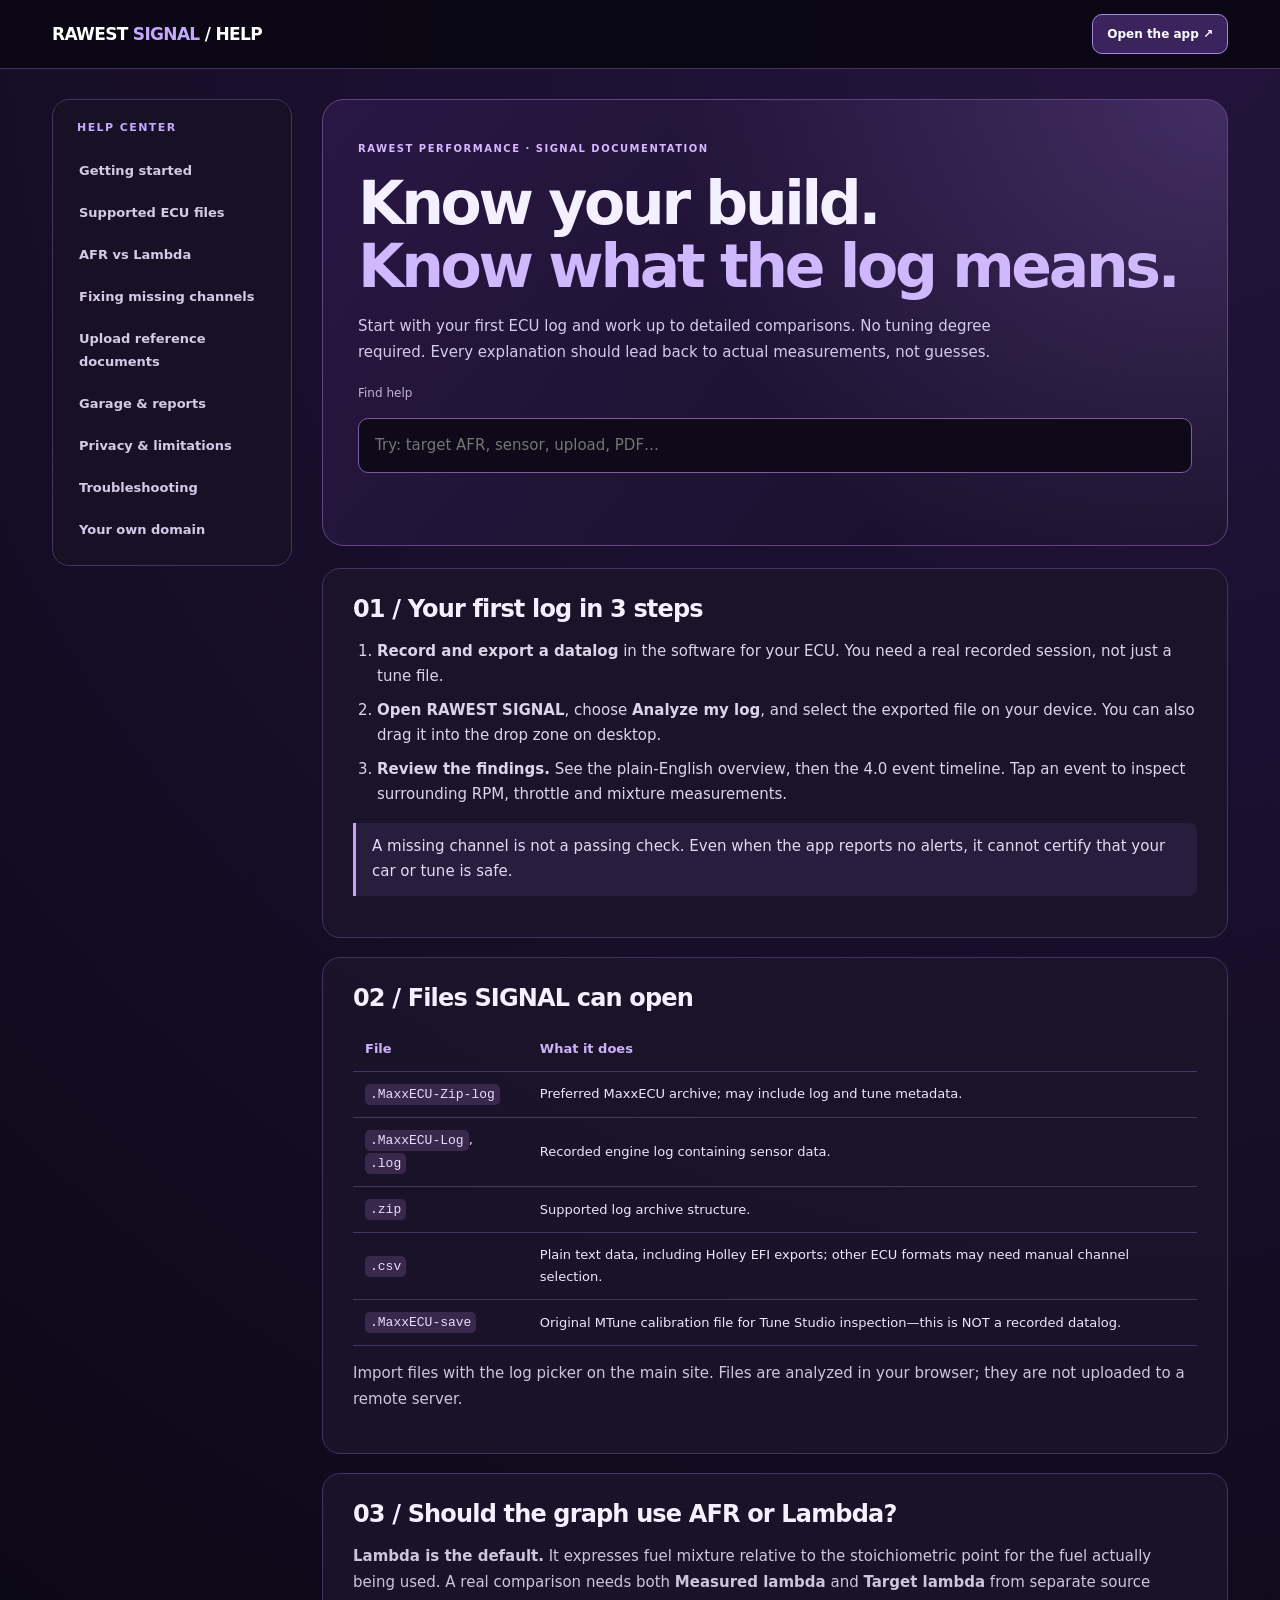
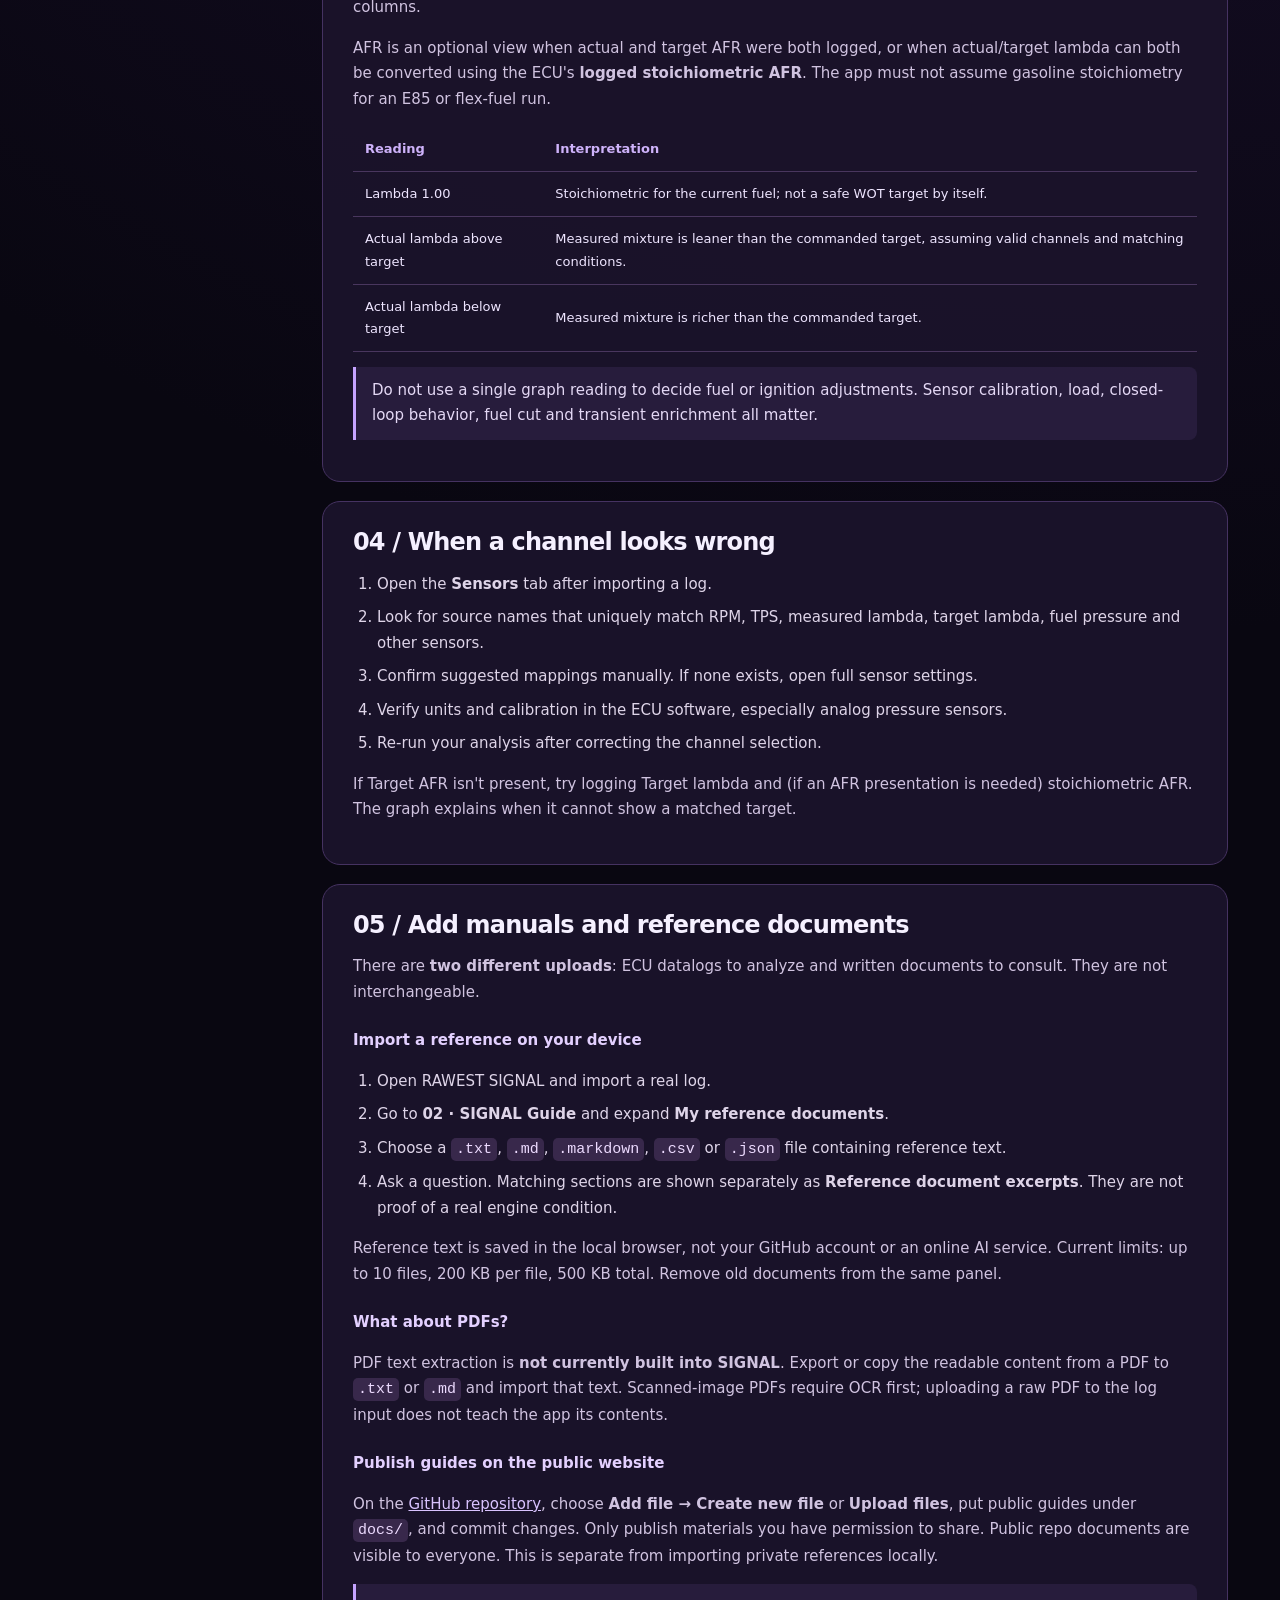
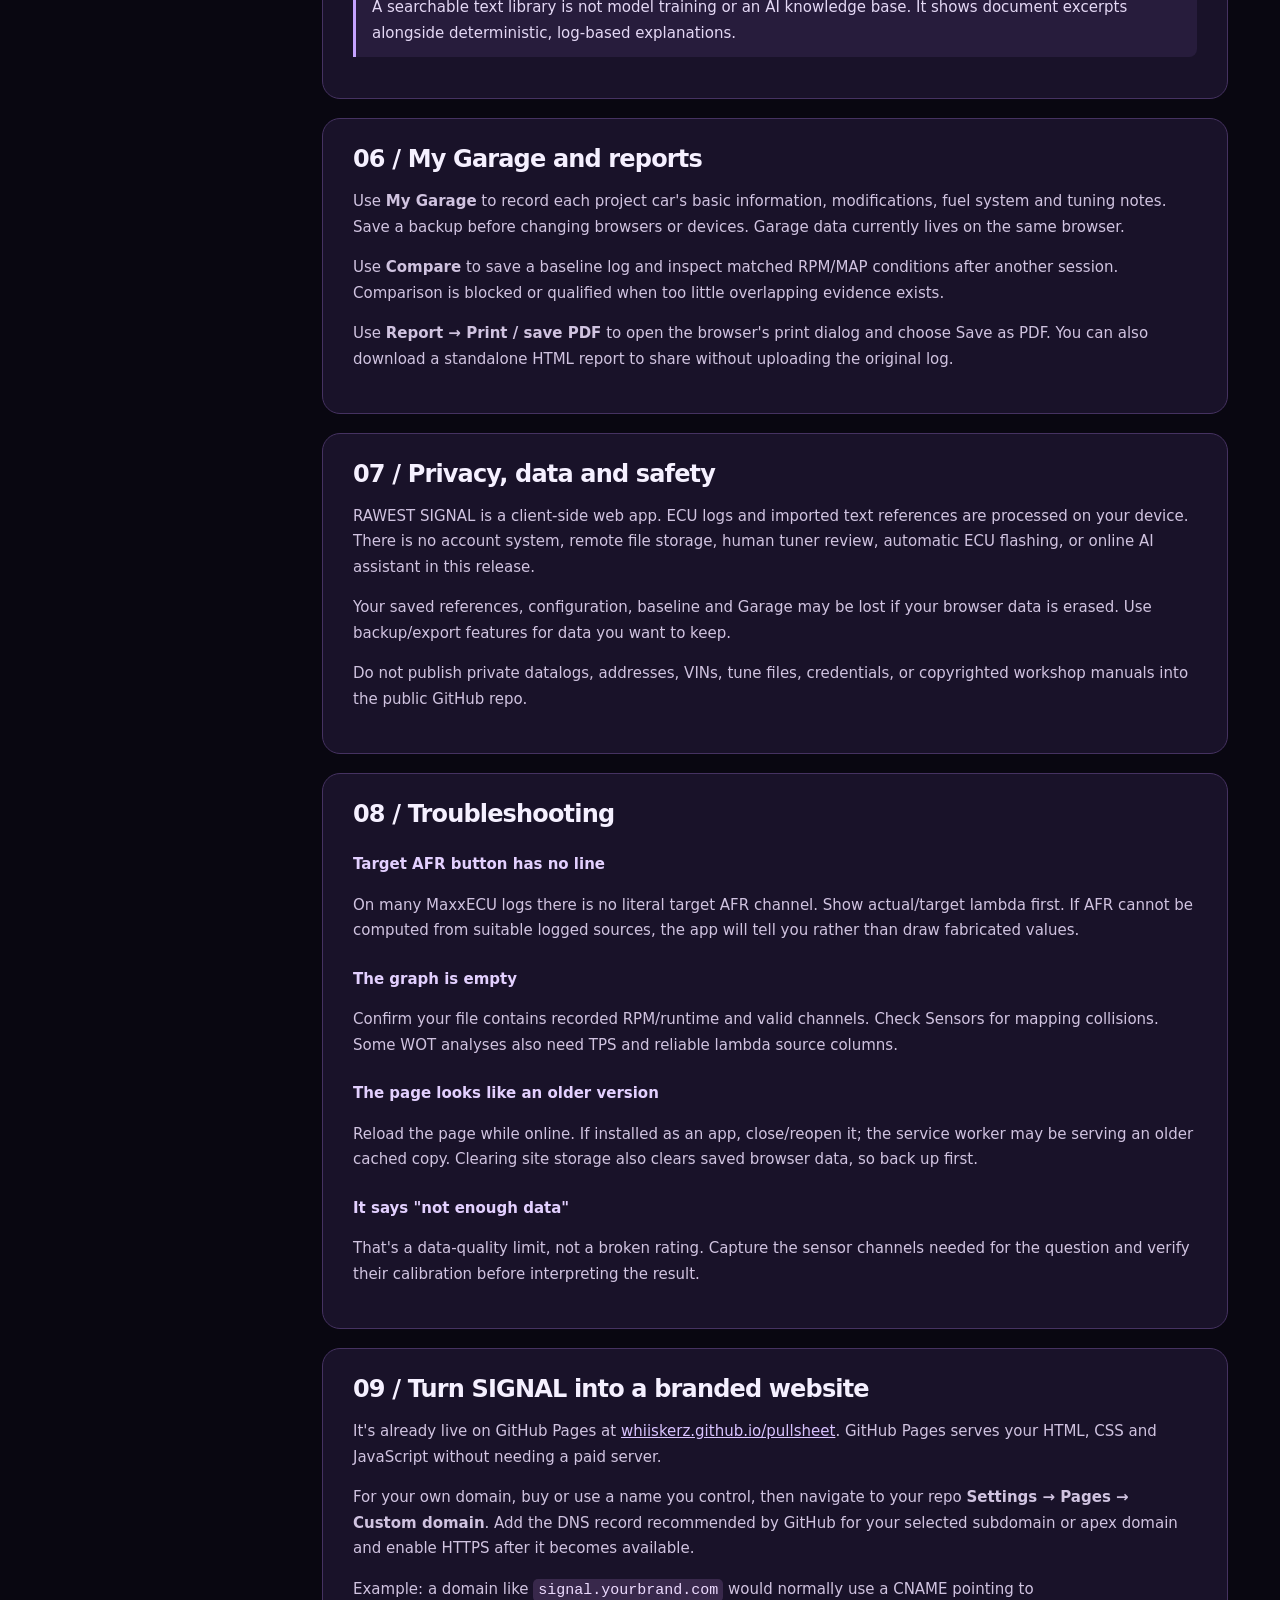
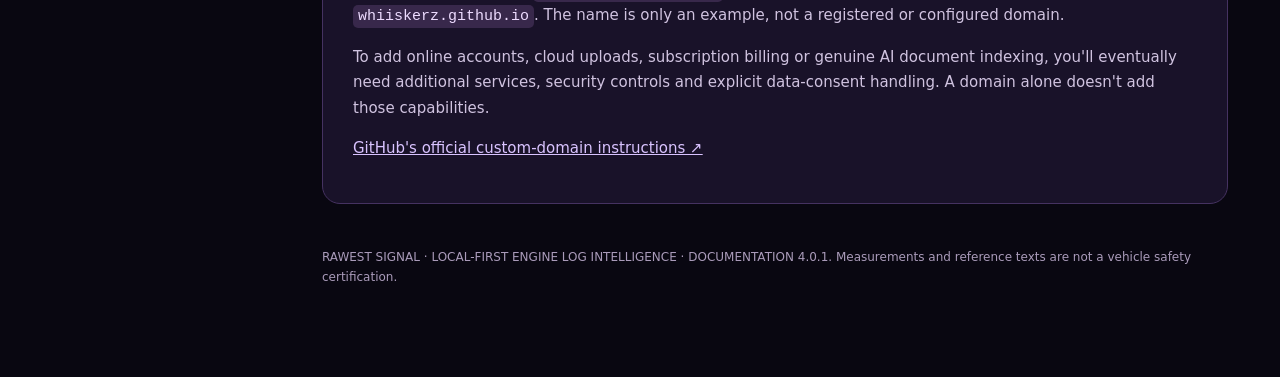
==== docs/index.html @ 3d20afdd "docs: publish searchable beginner-friendly RAWEST SIGNAL help center" ====
<!doctype html>
<html lang="en">
<head>
<meta charset="utf-8"><meta name="viewport" content="width=device-width,initial-scale=1">
<meta name="theme-color" content="#100b21">
<meta name="description" content="RAWEST SIGNAL Help Center: first log import, lambda and AFR, sensor mapping, reference documents, safety and privacy.">
<title>RAWEST SIGNAL · Help & Documentation</title>
<style>
:root{color-scheme:dark;--bg:#090711;--panel:#181126;--card:#201733;--line:#453261;--text:#f5f0ff;--muted:#c3b5d6;--purple:#c4a8ff}
*{box-sizing:border-box}html{scroll-behavior:smooth}body{margin:0;background:radial-gradient(circle at 90% 0%,#24143e 0,transparent 42%),var(--bg);color:var(--text);font:15px/1.7 system-ui,-apple-system,Segoe UI,Arial,sans-serif}
a{color:#d9c3ff}a:focus-visible,button:focus-visible,input:focus-visible{outline:3px solid #e3bfff;outline-offset:3px}
header{border-bottom:1px solid var(--line);background:rgba(10,7,19,.94);position:sticky;top:0;z-index:2}
.top{max-width:1220px;margin:auto;display:flex;align-items:center;justify-content:space-between;gap:12px;padding:14px 22px}
.logo{text-decoration:none;color:#fff;font-weight:900;letter-spacing:-.04em;font-size:17px}.logo span{color:var(--purple)}.pill{border:1px solid #a686df;border-radius:10px;padding:9px 14px;text-decoration:none;font-size:12px;font-weight:700;color:white;background:#3b245e}
.wrapper{max-width:1220px;margin:0 auto;padding:30px 22px;display:grid;grid-template-columns:240px minmax(0,1fr);gap:30px}
aside{align-self:start;position:sticky;top:90px;border:1px solid var(--line);background:var(--panel);border-radius:17px;padding:14px}
aside strong{font-size:11px;color:var(--purple);letter-spacing:.13em;display:block;margin:5px 10px 12px}
aside a{display:block;padding:10px 12px;text-decoration:none;border-radius:9px;color:#d5c9e7;font-size:13px;font-weight:650}
aside a:hover{background:#34254b;color:white}
.hero{background:radial-gradient(circle at 100% 0%,rgba(181,128,255,.25),transparent 55%),linear-gradient(130deg,#291744,#160f25);border:1px solid #634482;border-radius:22px;padding:35px;margin-bottom:22px}
.eyebrow{font-weight:800;font-size:10px;color:#d7b7ff;letter-spacing:.15em}
h1{font-size:clamp(32px,5vw,60px);line-height:1.06;letter-spacing:-.055em;margin:11px 0}h1 em{font-style:normal;color:#d0b8ff}
.hero p{max-width:700px;color:#d6cae9}
.search{padding:14px 16px;border-radius:10px;background:#0e0a19;border:1px solid #7a5d9e;color:white;font:inherit;width:100%;margin-top:12px}
.search:focus{outline:2px solid #c9a7ff}
.doc{border:1px solid var(--line);border-radius:18px;background:rgba(27,19,42,.96);padding:26px 30px;margin:19px 0;scroll-margin-top:88px}
.doc h2{font-size:24px;letter-spacing:-.035em;line-height:1.2;margin:0 0 14px}.doc h3{font-size:15px;color:#e3d0ff;margin:23px 0 8px}
p{color:#d0c3e0}li{margin:8px 0;color:#ded4e8}ol,ul{padding-left:24px}
code{padding:3px 5px;background:#38284b;color:#eddbff;border-radius:5px;overflow-wrap:anywhere}
table{border-collapse:collapse;width:100%;display:block;overflow-x:auto;color:#eee5ff;font-size:13px}
th,td{border-bottom:1px solid #49365e;padding:11px 12px;text-align:left}th{color:#ceb2fa}
.notice{background:rgba(176,134,251,.09);border-left:3px solid #c5a3ff;border-radius:0 8px 8px 0;padding:11px 16px;color:#e4d8f5;margin:15px 0}
.small{color:var(--muted);font-size:12px}.results{font-size:12px;color:#ccb5e9;margin:10px 0;min-height:17px}
footer{padding:24px 0 70px;color:#aa9bba;font-size:12px}
@media(max-width:850px){.wrapper{grid-template-columns:1fr;gap:10px}aside{position:static;display:flex;flex-wrap:wrap;gap:4px;padding:8px}aside strong{width:100%;margin:5px}aside a{padding:7px 10px;font-size:12px}.doc{padding:22px 18px}}
@media(prefers-reduced-motion:reduce){html{scroll-behavior:auto}}
</style>
</head>
<body>
<header><div class="top"><a class="logo" href="../">RAWEST <span>SIGNAL</span> / HELP</a><a class="pill" href="../">Open the app ↗</a></div></header>
<div class="wrapper">
<aside aria-label="Documentation navigation">
<strong>HELP CENTER</strong>
<a href="#start">Getting started</a><a href="#files">Supported ECU files</a><a href="#fuel">AFR vs Lambda</a><a href="#sensors">Fixing missing channels</a><a href="#reference">Upload reference documents</a><a href="#garage">Garage & reports</a><a href="#privacy">Privacy & limitations</a><a href="#troubleshoot">Troubleshooting</a><a href="#website">Your own domain</a>
</aside>
<main>
<div class="hero"><span class="eyebrow">RAWEST PERFORMANCE · SIGNAL DOCUMENTATION</span><h1>Know your build.<br><em>Know what the log means.</em></h1><p>Start with your first ECU log and work up to detailed comparisons. No tuning degree required. Every explanation should lead back to actual measurements, not guesses.</p><label for="docSearch" class="small">Find help</label><input id="docSearch" class="search" type="search" placeholder="Try: target AFR, sensor, upload, PDF…" autocomplete="off"><div class="results" id="searchStatus" role="status"></div></div>
<section class="doc" id="start" data-help>
<h2>01 / Your first log in 3 steps</h2>
<ol><li><b>Record and export a datalog</b> in the software for your ECU. You need a real recorded session, not just a tune file.</li><li><b>Open RAWEST SIGNAL</b>, choose <b>Analyze my log</b>, and select the exported file on your device. You can also drag it into the drop zone on desktop.</li><li><b>Review the findings.</b> See the plain-English overview, then the 4.0 event timeline. Tap an event to inspect surrounding RPM, throttle and mixture measurements.</li></ol>
<div class="notice">A missing channel is not a passing check. Even when the app reports no alerts, it cannot certify that your car or tune is safe.</div>
</section>
<section class="doc" id="files" data-help>
<h2>02 / Files SIGNAL can open</h2>
<table><thead><tr><th>File</th><th>What it does</th></tr></thead><tbody>
<tr><td><code>.MaxxECU-Zip-log</code></td><td>Preferred MaxxECU archive; may include log and tune metadata.</td></tr>
<tr><td><code>.MaxxECU-Log</code>, <code>.log</code></td><td>Recorded engine log containing sensor data.</td></tr>
<tr><td><code>.zip</code></td><td>Supported log archive structure.</td></tr>
<tr><td><code>.csv</code></td><td>Plain text data, including Holley EFI exports; other ECU formats may need manual channel selection.</td></tr>
<tr><td><code>.MaxxECU-save</code></td><td>Original MTune calibration file for Tune Studio inspection—this is NOT a recorded datalog.</td></tr>
</tbody></table>
<p>Import files with the log picker on the main site. Files are analyzed in your browser; they are not uploaded to a remote server.</p>
</section>
<section class="doc" id="fuel" data-help>
<h2>03 / Should the graph use AFR or Lambda?</h2>
<p><b>Lambda is the default.</b> It expresses fuel mixture relative to the stoichiometric point for the fuel actually being used. A real comparison needs both <b>Measured lambda</b> and <b>Target lambda</b> from separate source columns.</p>
<p>AFR is an optional view when actual and target AFR were both logged, or when actual/target lambda can both be converted using the ECU's <b>logged stoichiometric AFR</b>. The app must not assume gasoline stoichiometry for an E85 or flex-fuel run.</p>
<table><tr><th>Reading</th><th>Interpretation</th></tr><tr><td>Lambda 1.00</td><td>Stoichiometric for the current fuel; not a safe WOT target by itself.</td></tr><tr><td>Actual lambda above target</td><td>Measured mixture is leaner than the commanded target, assuming valid channels and matching conditions.</td></tr><tr><td>Actual lambda below target</td><td>Measured mixture is richer than the commanded target.</td></tr></table>
<div class="notice">Do not use a single graph reading to decide fuel or ignition adjustments. Sensor calibration, load, closed-loop behavior, fuel cut and transient enrichment all matter.</div>
</section>
<section class="doc" id="sensors" data-help>
<h2>04 / When a channel looks wrong</h2>
<ol><li>Open the <b>Sensors</b> tab after importing a log.</li><li>Look for source names that uniquely match RPM, TPS, measured lambda, target lambda, fuel pressure and other sensors.</li><li>Confirm suggested mappings manually. If none exists, open full sensor settings.</li><li>Verify units and calibration in the ECU software, especially analog pressure sensors.</li><li>Re-run your analysis after correcting the channel selection.</li></ol>
<p>If Target AFR isn't present, try logging Target lambda and (if an AFR presentation is needed) stoichiometric AFR. The graph explains when it cannot show a matched target.</p>
</section>
<section class="doc" id="reference" data-help>
<h2>05 / Add manuals and reference documents</h2>
<p>There are <b>two different uploads</b>: ECU datalogs to analyze and written documents to consult. They are not interchangeable.</p>
<h3>Import a reference on your device</h3>
<ol><li>Open RAWEST SIGNAL and import a real log.</li><li>Go to <b>02 · SIGNAL Guide</b> and expand <b>My reference documents</b>.</li><li>Choose a <code>.txt</code>, <code>.md</code>, <code>.markdown</code>, <code>.csv</code> or <code>.json</code> file containing reference text.</li><li>Ask a question. Matching sections are shown separately as <b>Reference document excerpts</b>. They are not proof of a real engine condition.</li></ol>
<p>Reference text is saved in the local browser, not your GitHub account or an online AI service. Current limits: up to 10 files, 200 KB per file, 500 KB total. Remove old documents from the same panel.</p>
<h3>What about PDFs?</h3>
<p>PDF text extraction is <b>not currently built into SIGNAL</b>. Export or copy the readable content from a PDF to <code>.txt</code> or <code>.md</code> and import that text. Scanned-image PDFs require OCR first; uploading a raw PDF to the log input does not teach the app its contents.</p>
<h3>Publish guides on the public website</h3>
<p>On the <a href="https://github.com/whiiskerz/pullsheet" target="_blank" rel="noopener noreferrer">GitHub repository</a>, choose <b>Add file → Create new file</b> or <b>Upload files</b>, put public guides under <code>docs/</code>, and commit changes. Only publish materials you have permission to share. Public repo documents are visible to everyone. This is separate from importing private references locally.</p>
<div class="notice">A searchable text library is not model training or an AI knowledge base. It shows document excerpts alongside deterministic, log-based explanations.</div>
</section>
<section class="doc" id="garage" data-help>
<h2>06 / My Garage and reports</h2>
<p>Use <b>My Garage</b> to record each project car's basic information, modifications, fuel system and tuning notes. Save a backup before changing browsers or devices. Garage data currently lives on the same browser.</p>
<p>Use <b>Compare</b> to save a baseline log and inspect matched RPM/MAP conditions after another session. Comparison is blocked or qualified when too little overlapping evidence exists.</p>
<p>Use <b>Report → Print / save PDF</b> to open the browser's print dialog and choose Save as PDF. You can also download a standalone HTML report to share without uploading the original log.</p>
</section>
<section class="doc" id="privacy" data-help>
<h2>07 / Privacy, data and safety</h2>
<p>RAWEST SIGNAL is a client-side web app. ECU logs and imported text references are processed on your device. There is no account system, remote file storage, human tuner review, automatic ECU flashing, or online AI assistant in this release.</p>
<p>Your saved references, configuration, baseline and Garage may be lost if your browser data is erased. Use backup/export features for data you want to keep.</p>
<p>Do not publish private datalogs, addresses, VINs, tune files, credentials, or copyrighted workshop manuals into the public GitHub repo.</p>
</section>
<section class="doc" id="troubleshoot" data-help>
<h2>08 / Troubleshooting</h2>
<h3>Target AFR button has no line</h3>
<p>On many MaxxECU logs there is no literal target AFR channel. Show actual/target lambda first. If AFR cannot be computed from suitable logged sources, the app will tell you rather than draw fabricated values.</p>
<h3>The graph is empty</h3><p>Confirm your file contains recorded RPM/runtime and valid channels. Check Sensors for mapping collisions. Some WOT analyses also need TPS and reliable lambda source columns.</p>
<h3>The page looks like an older version</h3><p>Reload the page while online. If installed as an app, close/reopen it; the service worker may be serving an older cached copy. Clearing site storage also clears saved browser data, so back up first.</p>
<h3>It says "not enough data"</h3><p>That's a data-quality limit, not a broken rating. Capture the sensor channels needed for the question and verify their calibration before interpreting the result.</p>
</section>
<section class="doc" id="website" data-help>
<h2>09 / Turn SIGNAL into a branded website</h2>
<p>It's already live on GitHub Pages at <a href="https://whiiskerz.github.io/pullsheet/">whiiskerz.github.io/pullsheet</a>. GitHub Pages serves your HTML, CSS and JavaScript without needing a paid server.</p>
<p>For your own domain, buy or use a name you control, then navigate to your repo <b>Settings → Pages → Custom domain</b>. Add the DNS record recommended by GitHub for your selected subdomain or apex domain and enable HTTPS after it becomes available.</p>
<p>Example: a domain like <code>signal.yourbrand.com</code> would normally use a CNAME pointing to <code>whiiskerz.github.io</code>. The name is only an example, not a registered or configured domain.</p>
<p>To add online accounts, cloud uploads, subscription billing or genuine AI document indexing, you'll eventually need additional services, security controls and explicit data-consent handling. A domain alone doesn't add those capabilities.</p>
<p><a href="https://docs.github.com/en/pages/configuring-a-custom-domain-for-your-github-pages-site/managing-a-custom-domain-for-your-github-pages-site" target="_blank" rel="noopener noreferrer">GitHub's official custom-domain instructions ↗</a></p>
</section>
<footer>RAWEST SIGNAL · LOCAL-FIRST ENGINE LOG INTELLIGENCE · DOCUMENTATION 4.0.1. Measurements and reference texts are not a vehicle safety certification.</footer>
</main></div>
<script>
(function(){
const input=document.getElementById('docSearch'),blocks=Array.from(document.querySelectorAll('[data-help]')),status=document.getElementById('searchStatus');
input.addEventListener('input',()=>{
 const q=input.value.trim().toLowerCase(),terms=q.split(/\s+/).filter(Boolean);let count=0;
 blocks.forEach(section=>{const matches=terms.every(term=>section.textContent.toLowerCase().includes(term));section.hidden=!matches;if(matches)count++;});
 status.textContent=q?(count?count+' matching topic'+(count===1?'':'s'):'No topics matched. Try another term.'):'';
});
})();
</script>
</body>
</html>
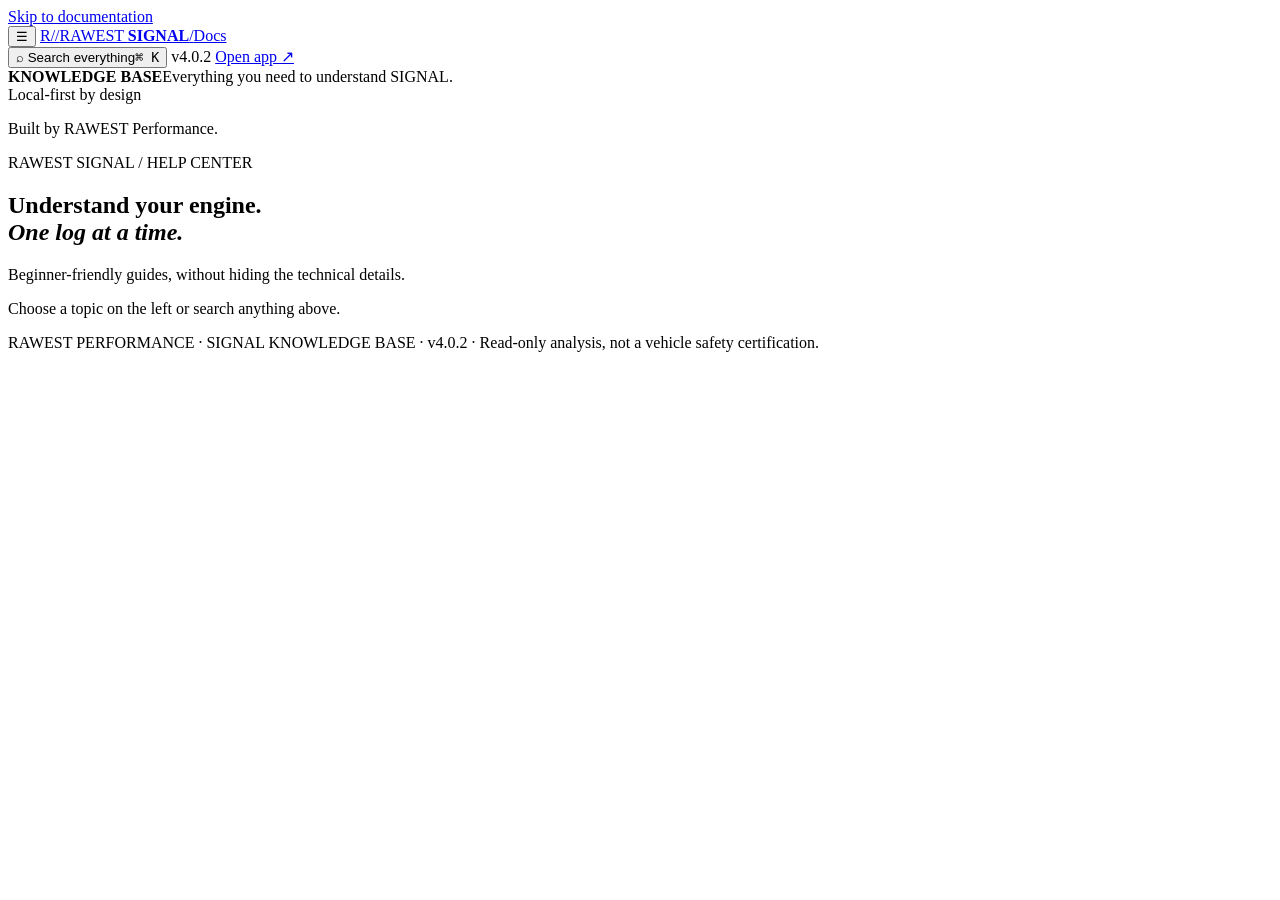
==== commit 76897a5d: "docs: convert help page to a Notion-style knowledge base shell" ====
--- a/docs/index.html
+++ b/docs/index.html
@@ -1,129 +1,59 @@
 <!doctype html>
 <html lang="en">
 <head>
-<meta charset="utf-8"><meta name="viewport" content="width=device-width,initial-scale=1">
-<meta name="theme-color" content="#100b21">
-<meta name="description" content="RAWEST SIGNAL Help Center: first log import, lambda and AFR, sensor mapping, reference documents, safety and privacy.">
-<title>RAWEST SIGNAL · Help & Documentation</title>
-<style>
-:root{color-scheme:dark;--bg:#090711;--panel:#181126;--card:#201733;--line:#453261;--text:#f5f0ff;--muted:#c3b5d6;--purple:#c4a8ff}
-*{box-sizing:border-box}html{scroll-behavior:smooth}body{margin:0;background:radial-gradient(circle at 90% 0%,#24143e 0,transparent 42%),var(--bg);color:var(--text);font:15px/1.7 system-ui,-apple-system,Segoe UI,Arial,sans-serif}
-a{color:#d9c3ff}a:focus-visible,button:focus-visible,input:focus-visible{outline:3px solid #e3bfff;outline-offset:3px}
-header{border-bottom:1px solid var(--line);background:rgba(10,7,19,.94);position:sticky;top:0;z-index:2}
-.top{max-width:1220px;margin:auto;display:flex;align-items:center;justify-content:space-between;gap:12px;padding:14px 22px}
-.logo{text-decoration:none;color:#fff;font-weight:900;letter-spacing:-.04em;font-size:17px}.logo span{color:var(--purple)}.pill{border:1px solid #a686df;border-radius:10px;padding:9px 14px;text-decoration:none;font-size:12px;font-weight:700;color:white;background:#3b245e}
-.wrapper{max-width:1220px;margin:0 auto;padding:30px 22px;display:grid;grid-template-columns:240px minmax(0,1fr);gap:30px}
-aside{align-self:start;position:sticky;top:90px;border:1px solid var(--line);background:var(--panel);border-radius:17px;padding:14px}
-aside strong{font-size:11px;color:var(--purple);letter-spacing:.13em;display:block;margin:5px 10px 12px}
-aside a{display:block;padding:10px 12px;text-decoration:none;border-radius:9px;color:#d5c9e7;font-size:13px;font-weight:650}
-aside a:hover{background:#34254b;color:white}
-.hero{background:radial-gradient(circle at 100% 0%,rgba(181,128,255,.25),transparent 55%),linear-gradient(130deg,#291744,#160f25);border:1px solid #634482;border-radius:22px;padding:35px;margin-bottom:22px}
-.eyebrow{font-weight:800;font-size:10px;color:#d7b7ff;letter-spacing:.15em}
-h1{font-size:clamp(32px,5vw,60px);line-height:1.06;letter-spacing:-.055em;margin:11px 0}h1 em{font-style:normal;color:#d0b8ff}
-.hero p{max-width:700px;color:#d6cae9}
-.search{padding:14px 16px;border-radius:10px;background:#0e0a19;border:1px solid #7a5d9e;color:white;font:inherit;width:100%;margin-top:12px}
-.search:focus{outline:2px solid #c9a7ff}
-.doc{border:1px solid var(--line);border-radius:18px;background:rgba(27,19,42,.96);padding:26px 30px;margin:19px 0;scroll-margin-top:88px}
-.doc h2{font-size:24px;letter-spacing:-.035em;line-height:1.2;margin:0 0 14px}.doc h3{font-size:15px;color:#e3d0ff;margin:23px 0 8px}
-p{color:#d0c3e0}li{margin:8px 0;color:#ded4e8}ol,ul{padding-left:24px}
-code{padding:3px 5px;background:#38284b;color:#eddbff;border-radius:5px;overflow-wrap:anywhere}
-table{border-collapse:collapse;width:100%;display:block;overflow-x:auto;color:#eee5ff;font-size:13px}
-th,td{border-bottom:1px solid #49365e;padding:11px 12px;text-align:left}th{color:#ceb2fa}
-.notice{background:rgba(176,134,251,.09);border-left:3px solid #c5a3ff;border-radius:0 8px 8px 0;padding:11px 16px;color:#e4d8f5;margin:15px 0}
-.small{color:var(--muted);font-size:12px}.results{font-size:12px;color:#ccb5e9;margin:10px 0;min-height:17px}
-footer{padding:24px 0 70px;color:#aa9bba;font-size:12px}
-@media(max-width:850px){.wrapper{grid-template-columns:1fr;gap:10px}aside{position:static;display:flex;flex-wrap:wrap;gap:4px;padding:8px}aside strong{width:100%;margin:5px}aside a{padding:7px 10px;font-size:12px}.doc{padding:22px 18px}}
-@media(prefers-reduced-motion:reduce){html{scroll-behavior:auto}}
-</style>
+<meta charset="utf-8">
+<meta name="viewport" content="width=device-width,initial-scale=1">
+<meta name="theme-color" content="#0d0918">
+<meta name="description" content="RAWEST SIGNAL knowledge base — easy-to-follow guides for datalogs, lambda and AFR, MaxxECU, imports and engine measurements.">
+<title>RAWEST SIGNAL · Knowledge Base</title>
+<link rel="stylesheet" href="./wiki.css?v=4.0.2">
 </head>
 <body>
-<header><div class="top"><a class="logo" href="../">RAWEST <span>SIGNAL</span> / HELP</a><a class="pill" href="../">Open the app ↗</a></div></header>
-<div class="wrapper">
-<aside aria-label="Documentation navigation">
-<strong>HELP CENTER</strong>
-<a href="#start">Getting started</a><a href="#files">Supported ECU files</a><a href="#fuel">AFR vs Lambda</a><a href="#sensors">Fixing missing channels</a><a href="#reference">Upload reference documents</a><a href="#garage">Garage & reports</a><a href="#privacy">Privacy & limitations</a><a href="#troubleshoot">Troubleshooting</a><a href="#website">Your own domain</a>
-</aside>
-<main>
-<div class="hero"><span class="eyebrow">RAWEST PERFORMANCE · SIGNAL DOCUMENTATION</span><h1>Know your build.<br><em>Know what the log means.</em></h1><p>Start with your first ECU log and work up to detailed comparisons. No tuning degree required. Every explanation should lead back to actual measurements, not guesses.</p><label for="docSearch" class="small">Find help</label><input id="docSearch" class="search" type="search" placeholder="Try: target AFR, sensor, upload, PDF…" autocomplete="off"><div class="results" id="searchStatus" role="status"></div></div>
-<section class="doc" id="start" data-help>
-<h2>01 / Your first log in 3 steps</h2>
-<ol><li><b>Record and export a datalog</b> in the software for your ECU. You need a real recorded session, not just a tune file.</li><li><b>Open RAWEST SIGNAL</b>, choose <b>Analyze my log</b>, and select the exported file on your device. You can also drag it into the drop zone on desktop.</li><li><b>Review the findings.</b> See the plain-English overview, then the 4.0 event timeline. Tap an event to inspect surrounding RPM, throttle and mixture measurements.</li></ol>
-<div class="notice">A missing channel is not a passing check. Even when the app reports no alerts, it cannot certify that your car or tune is safe.</div>
-</section>
-<section class="doc" id="files" data-help>
-<h2>02 / Files SIGNAL can open</h2>
-<table><thead><tr><th>File</th><th>What it does</th></tr></thead><tbody>
-<tr><td><code>.MaxxECU-Zip-log</code></td><td>Preferred MaxxECU archive; may include log and tune metadata.</td></tr>
-<tr><td><code>.MaxxECU-Log</code>, <code>.log</code></td><td>Recorded engine log containing sensor data.</td></tr>
-<tr><td><code>.zip</code></td><td>Supported log archive structure.</td></tr>
-<tr><td><code>.csv</code></td><td>Plain text data, including Holley EFI exports; other ECU formats may need manual channel selection.</td></tr>
-<tr><td><code>.MaxxECU-save</code></td><td>Original MTune calibration file for Tune Studio inspection—this is NOT a recorded datalog.</td></tr>
-</tbody></table>
-<p>Import files with the log picker on the main site. Files are analyzed in your browser; they are not uploaded to a remote server.</p>
-</section>
-<section class="doc" id="fuel" data-help>
-<h2>03 / Should the graph use AFR or Lambda?</h2>
-<p><b>Lambda is the default.</b> It expresses fuel mixture relative to the stoichiometric point for the fuel actually being used. A real comparison needs both <b>Measured lambda</b> and <b>Target lambda</b> from separate source columns.</p>
-<p>AFR is an optional view when actual and target AFR were both logged, or when actual/target lambda can both be converted using the ECU's <b>logged stoichiometric AFR</b>. The app must not assume gasoline stoichiometry for an E85 or flex-fuel run.</p>
-<table><tr><th>Reading</th><th>Interpretation</th></tr><tr><td>Lambda 1.00</td><td>Stoichiometric for the current fuel; not a safe WOT target by itself.</td></tr><tr><td>Actual lambda above target</td><td>Measured mixture is leaner than the commanded target, assuming valid channels and matching conditions.</td></tr><tr><td>Actual lambda below target</td><td>Measured mixture is richer than the commanded target.</td></tr></table>
-<div class="notice">Do not use a single graph reading to decide fuel or ignition adjustments. Sensor calibration, load, closed-loop behavior, fuel cut and transient enrichment all matter.</div>
-</section>
-<section class="doc" id="sensors" data-help>
-<h2>04 / When a channel looks wrong</h2>
-<ol><li>Open the <b>Sensors</b> tab after importing a log.</li><li>Look for source names that uniquely match RPM, TPS, measured lambda, target lambda, fuel pressure and other sensors.</li><li>Confirm suggested mappings manually. If none exists, open full sensor settings.</li><li>Verify units and calibration in the ECU software, especially analog pressure sensors.</li><li>Re-run your analysis after correcting the channel selection.</li></ol>
-<p>If Target AFR isn't present, try logging Target lambda and (if an AFR presentation is needed) stoichiometric AFR. The graph explains when it cannot show a matched target.</p>
-</section>
-<section class="doc" id="reference" data-help>
-<h2>05 / Add manuals and reference documents</h2>
-<p>There are <b>two different uploads</b>: ECU datalogs to analyze and written documents to consult. They are not interchangeable.</p>
-<h3>Import a reference on your device</h3>
-<ol><li>Open RAWEST SIGNAL and import a real log.</li><li>Go to <b>02 · SIGNAL Guide</b> and expand <b>My reference documents</b>.</li><li>Choose a <code>.txt</code>, <code>.md</code>, <code>.markdown</code>, <code>.csv</code> or <code>.json</code> file containing reference text.</li><li>Ask a question. Matching sections are shown separately as <b>Reference document excerpts</b>. They are not proof of a real engine condition.</li></ol>
-<p>Reference text is saved in the local browser, not your GitHub account or an online AI service. Current limits: up to 10 files, 200 KB per file, 500 KB total. Remove old documents from the same panel.</p>
-<h3>What about PDFs?</h3>
-<p>PDF text extraction is <b>not currently built into SIGNAL</b>. Export or copy the readable content from a PDF to <code>.txt</code> or <code>.md</code> and import that text. Scanned-image PDFs require OCR first; uploading a raw PDF to the log input does not teach the app its contents.</p>
-<h3>Publish guides on the public website</h3>
-<p>On the <a href="https://github.com/whiiskerz/pullsheet" target="_blank" rel="noopener noreferrer">GitHub repository</a>, choose <b>Add file → Create new file</b> or <b>Upload files</b>, put public guides under <code>docs/</code>, and commit changes. Only publish materials you have permission to share. Public repo documents are visible to everyone. This is separate from importing private references locally.</p>
-<div class="notice">A searchable text library is not model training or an AI knowledge base. It shows document excerpts alongside deterministic, log-based explanations.</div>
-</section>
-<section class="doc" id="garage" data-help>
-<h2>06 / My Garage and reports</h2>
-<p>Use <b>My Garage</b> to record each project car's basic information, modifications, fuel system and tuning notes. Save a backup before changing browsers or devices. Garage data currently lives on the same browser.</p>
-<p>Use <b>Compare</b> to save a baseline log and inspect matched RPM/MAP conditions after another session. Comparison is blocked or qualified when too little overlapping evidence exists.</p>
-<p>Use <b>Report → Print / save PDF</b> to open the browser's print dialog and choose Save as PDF. You can also download a standalone HTML report to share without uploading the original log.</p>
-</section>
-<section class="doc" id="privacy" data-help>
-<h2>07 / Privacy, data and safety</h2>
-<p>RAWEST SIGNAL is a client-side web app. ECU logs and imported text references are processed on your device. There is no account system, remote file storage, human tuner review, automatic ECU flashing, or online AI assistant in this release.</p>
-<p>Your saved references, configuration, baseline and Garage may be lost if your browser data is erased. Use backup/export features for data you want to keep.</p>
-<p>Do not publish private datalogs, addresses, VINs, tune files, credentials, or copyrighted workshop manuals into the public GitHub repo.</p>
-</section>
-<section class="doc" id="troubleshoot" data-help>
-<h2>08 / Troubleshooting</h2>
-<h3>Target AFR button has no line</h3>
-<p>On many MaxxECU logs there is no literal target AFR channel. Show actual/target lambda first. If AFR cannot be computed from suitable logged sources, the app will tell you rather than draw fabricated values.</p>
-<h3>The graph is empty</h3><p>Confirm your file contains recorded RPM/runtime and valid channels. Check Sensors for mapping collisions. Some WOT analyses also need TPS and reliable lambda source columns.</p>
-<h3>The page looks like an older version</h3><p>Reload the page while online. If installed as an app, close/reopen it; the service worker may be serving an older cached copy. Clearing site storage also clears saved browser data, so back up first.</p>
-<h3>It says "not enough data"</h3><p>That's a data-quality limit, not a broken rating. Capture the sensor channels needed for the question and verify their calibration before interpreting the result.</p>
-</section>
-<section class="doc" id="website" data-help>
-<h2>09 / Turn SIGNAL into a branded website</h2>
-<p>It's already live on GitHub Pages at <a href="https://whiiskerz.github.io/pullsheet/">whiiskerz.github.io/pullsheet</a>. GitHub Pages serves your HTML, CSS and JavaScript without needing a paid server.</p>
-<p>For your own domain, buy or use a name you control, then navigate to your repo <b>Settings → Pages → Custom domain</b>. Add the DNS record recommended by GitHub for your selected subdomain or apex domain and enable HTTPS after it becomes available.</p>
-<p>Example: a domain like <code>signal.yourbrand.com</code> would normally use a CNAME pointing to <code>whiiskerz.github.io</code>. The name is only an example, not a registered or configured domain.</p>
-<p>To add online accounts, cloud uploads, subscription billing or genuine AI document indexing, you'll eventually need additional services, security controls and explicit data-consent handling. A domain alone doesn't add those capabilities.</p>
-<p><a href="https://docs.github.com/en/pages/configuring-a-custom-domain-for-your-github-pages-site/managing-a-custom-domain-for-your-github-pages-site" target="_blank" rel="noopener noreferrer">GitHub's official custom-domain instructions ↗</a></p>
-</section>
-<footer>RAWEST SIGNAL · LOCAL-FIRST ENGINE LOG INTELLIGENCE · DOCUMENTATION 4.0.1. Measurements and reference texts are not a vehicle safety certification.</footer>
-</main></div>
-<script>
-(function(){
-const input=document.getElementById('docSearch'),blocks=Array.from(document.querySelectorAll('[data-help]')),status=document.getElementById('searchStatus');
-input.addEventListener('input',()=>{
- const q=input.value.trim().toLowerCase(),terms=q.split(/\s+/).filter(Boolean);let count=0;
- blocks.forEach(section=>{const matches=terms.every(term=>section.textContent.toLowerCase().includes(term));section.hidden=!matches;if(matches)count++;});
- status.textContent=q?(count?count+' matching topic'+(count===1?'':'s'):'No topics matched. Try another term.'):'';
-});
-})();
-</script>
+<a class="skip-link" href="#mainContent">Skip to documentation</a>
+<header class="wiki-topbar">
+  <div class="wiki-top-left">
+    <button id="mobileNav" class="icon-btn mobile-only" type="button" aria-label="Toggle documentation navigation" aria-controls="wikiSidebar" aria-expanded="false">☰</button>
+    <a href="#/" class="wiki-brand" aria-label="RAWEST SIGNAL docs homepage"><span class="brand-symbol">R//</span><span>RAWEST <b>SIGNAL</b></span><span class="brand-divider">/</span><span class="brand-docs">Docs</span></a>
+  </div>
+  <div class="wiki-top-right">
+    <button type="button" id="searchTrigger" class="top-search" aria-label="Search documentation"><span>⌕ Search everything</span><kbd>⌘ K</kbd></button>
+    <span class="version">v4.0.2</span>
+    <a href="../" class="app-link">Open app <span aria-hidden="true">↗</span></a>
+  </div>
+</header>
+<div class="wiki-layout">
+  <aside id="wikiSidebar" class="wiki-sidebar" aria-label="Documentation navigation">
+    <div class="sidebar-intro"><strong>KNOWLEDGE BASE</strong><span>Everything you need to understand SIGNAL.</span></div>
+    <nav id="sidebarNav" aria-label="Knowledge base articles"></nav>
+    <div class="sidebar-footer"><span class="footer-dot"></span> Local-first by design <p>Built by RAWEST Performance.</p></div>
+  </aside>
+  <main id="mainContent" class="wiki-main" tabindex="-1">
+    <div id="wikiContent" aria-live="polite">
+      <section class="wiki-intro">
+        <span class="eyebrow">RAWEST SIGNAL / HELP CENTER</span>
+        <h1>Understand your engine.<br><em>One log at a time.</em></h1>
+        <p>Beginner-friendly guides, without hiding the technical details.</p>
+        <p>Choose a topic on the left or search anything above.</p>
+      </section>
+    </div>
+  </main>
+  <aside id="wikiToc" class="wiki-toc" aria-label="On this page" hidden>
+    <strong>ON THIS PAGE</strong><nav id="tocLinks"></nav>
+    <a href="#/" class="toc-home">← All documentation</a>
+  </aside>
+</div>
+<dialog id="wikiSearch" class="search-dialog" aria-label="Search all documentation">
+  <div class="search-dialog-top">
+    <span class="search-icon" aria-hidden="true">⌕</span>
+    <input id="wikiSearchInput" type="search" placeholder="Search guides, features, and terms…" autocomplete="off" aria-label="Search documentation articles">
+    <button type="button" id="searchClose" class="close-search" aria-label="Close search">Esc</button>
+  </div>
+  <p class="search-hint" id="searchHint" role="status">Type to search across all documentation.</p>
+  <div id="wikiSearchResults" class="search-results"></div>
+  <div class="search-dialog-bottom">Made for first-time tuners and experienced builders alike.</div>
+</dialog>
+<footer class="wiki-bottom">RAWEST PERFORMANCE · SIGNAL KNOWLEDGE BASE · v4.0.2 · Read-only analysis, not a vehicle safety certification.</footer>
+<script src="./catalog.js?v=4.0.2"></script>
+<script src="./wiki.js?v=4.0.2"></script>
 </body>
-</html>
+</html>
